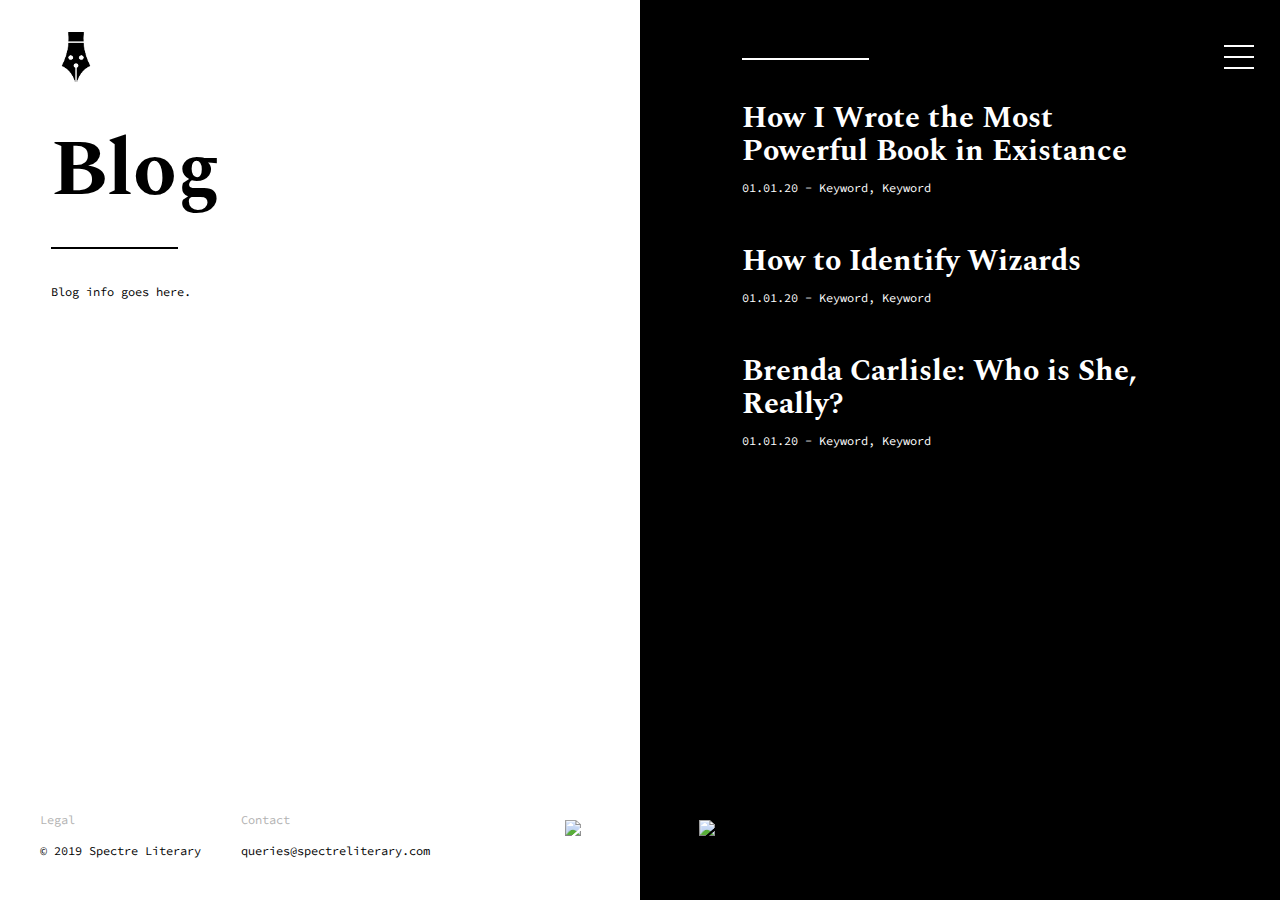
==== blog.html @ f4bc3775 "added blog list page" ====
<!DOCTYPE html>
<html lang="en" dir="ltr">
  <head>
    <meta charset="utf-8">
    <title>Spectre Literary</title>
    <script src="https://ajax.googleapis.com/ajax/libs/jquery/3.3.1/jquery.min.js"></script>
    <link rel="stylesheet" href="styles.css">
    <link href="https://fonts.googleapis.com/css?family=Source+Code+Pro|Spectral:400,700" rel="stylesheet">
    <meta name="viewport" content="width=device-width, initial-scale=1">


    <link rel="apple-touch-icon" sizes="57x57" href="images/apple-icon-57x57.png">
    <link rel="apple-touch-icon" sizes="60x60" href="images/apple-icon-60x60.png">
    <link rel="apple-touch-icon" sizes="72x72" href="images/apple-icon-72x72.png">
    <link rel="apple-touch-icon" sizes="76x76" href="images/apple-icon-76x76.png">
    <link rel="apple-touch-icon" sizes="114x114" href="images/apple-icon-114x114.png">
    <link rel="apple-touch-icon" sizes="120x120" href="images/apple-icon-120x120.png">
    <link rel="apple-touch-icon" sizes="144x144" href="images/apple-icon-144x144.png">
    <link rel="apple-touch-icon" sizes="152x152" href="images/apple-icon-152x152.png">
    <link rel="apple-touch-icon" sizes="180x180" href="images/apple-icon-180x180.png">
    <link rel="icon" type="image/png" sizes="192x192"  href="images/android-icon-192x192.png">
    <link rel="icon" type="image/png" sizes="32x32" href="images/favicon-32x32.png">
    <link rel="icon" type="image/png" sizes="96x96" href="images/favicon-96x96.png">
    <link rel="icon" type="image/png" sizes="16x16" href="images/favicon-16x16.png">
    <link rel="manifest" href="images/manifest.json">
    <meta name="msapplication-TileColor" content="#ffffff">
    <meta name="msapplication-TileImage" content="images/ms-icon-144x144.png">
    <meta name="theme-color" content="#ffffff">
  </head>
  <body>


<!-- Header -->

<div class="button_container" id="toggle">
  <span class="top"></span>
  <span class="middle"></span>
  <span class="bottom"></span>
</div>
  <div class="overlay" id="overlay">
    <nav class="overlay-menu">

      <ul>
        <li><hr/></li>
        <li><a href="index.html">Home</a></li>
        <li><a href="services.html">Services</a></li>
        <li><a href="contact.html">Contact</a></li>

      </ul>
    </nav>
  </div>


<!--left side-->

<div class="flex-container">

  <div id="wrapper">

    <div id="left">

      <div id="headerbox">

          <div class="logo"><a href="index.html"><img src="images/logo.png" height="50px"></a></div>
          <p><h1>Blog</h1></p><hr/>

          <div class="left-textbox">
            <p>Blog info goes here. </p>
          </div>

      </div>




    </div>

<!--right side-->


    <div id="services-right">


        <div class="blog-textbox">

            <hr/><br/><br/>

            <ul class="blog-list">



                <li>
                  <a href="#"><h2>How I Wrote the Most Powerful Book in Existance</h2>

                      <p><span>01.01.20 - Keyword, Keyword</span></p>

                          </a>

                </li>



                <li>
                  <a href="#"><h2>How to Identify Wizards</h2>

                      <p><span>01.01.20 - Keyword, Keyword</span></p>

                          </a>

                </li>


                <li>
                  <a href="#"><h2>Brenda Carlisle: Who is She, Really?</h2>

                      <p><span>01.01.20 - Keyword, Keyword</span></p>

                          </a>

                </li>



              </ul>




        </div>


    </div>

<!-- Footer -->

    <div id="footer">
      <ul>
          <li><h3>Legal</h3></li>
          <li><h4>&copy; 2019 Spectre Literary</h4></li>
      </ul>
      <ul>
          <li><h3>Contact</h3></li>
          <li><h4><a href="contact.html">queries@spectreliterary.com</a></h4></li>
      </ul>
      <div id="quotes">
        <div id="quote-black"><img src="images/quote-black.svg"/></div>
        <div id="quote-white"><img src="images/quote-white.svg"/></div>
      </div>
    </div>

<!--end of footer-->
  </div>
</div>

<script>

$(document).on('click', '.toggle', function(e) {
  $(this).toggleClass('div-underline')
});




$('#toggle').click(function() {
   $(this).toggleClass('active');
   $('#overlay').toggleClass('open');
 });



 </script>

  </body>
</html>
---- styles.css ----
body {
  margin: 0 0;
}

.flex-container {
  display: flex;
  flex-direction: column;
}

.wrapper {
  position: absolute;
    width: 100%;
    height: 100%;
}
.button {
  height: 40px;
  width: 120px;
  border: white 3px solid;
  color: #FFF;
  font-family: 'Source Code Pro', sans-serif;
  font-size: 12px;
  display:table-cell;
    vertical-align:middle;
    text-align:center;
    -webkit-transition: .5s;
    -moz-transition: .5s;
    -o-transition: .5s;
    transition: .5s;
}
.button:hover {
  background-color: #fff;
  color: #000;
}
.button p {
  display: block;
  margin: auto;
}
hr {
  display: block;
  float: left;
  overflow: hidden;
  border-width: 1.5px;
  width: 125px;
  color: #000;
  border-style: solid;
}

.button_container {
  position: absolute;
  top: 5%;
  right: 2%;
  height: 27px;
  width: 30px;
  cursor: pointer;
  z-index: 101;
  -webkit-transition: opacity .25s ease;
  -moz-transition: opacity .25s ease;
  -o-transition: opacity .25s ease;
  transition: opacity .25s ease;
}
.button_container:hover {
  opacity: .7;
}
.button_container.active {
  position: fixed;
}
.button_container.active .top {
  transform: translateY(11px) translateX(0) rotate(45deg);
  background: #FFF;

}
.button_container.active .middle {
  opacity: 0;
  background: #FFF;
}
.button_container.active .bottom {
  transform: translateY(-11px) translateX(0) rotate(-45deg);
  background: #FFF;
}
.button_container span {
  background: #FFF;
  border: none;
  height: 2px;
  width: 100%;
  position: absolute;
  top: 0;
  left: 0;
  transition: all .35s ease;
  -webkit-transition: all .35s ease;
  -moz-transition: all .35s ease;
  -o-transition: all .35s ease;
  cursor: pointer;
}
.button_container span:nth-of-type(2) {
  top: 11px;
}
.button_container span:nth-of-type(3) {
  top: 22px;
}

.overlay {
  position: fixed;
  background: #000;
  top: 0;
  left: 0;
  width: 100%;
  height: 0%;
  opacity: 0;
  visibility: hidden;
  transition: opacity .35s, visibility .35s;
  -webkit-transition: opacity .35s, visibility .35s;
  -moz-transition: opacity .35s, visibility .35s;
  -o-transition: opacity .35s, visibility .35s;
  overflow: hidden;
}
.overlay.open {
  opacity: 1;
  visibility: visible;
  height: 100%;
  z-index: 100;
}
.overlay.open li {
  animation: fadeInRight .5s ease forwards;
  animation-delay: .35s;
}
.overlay.open li:nth-of-type(2) {
  animation-delay: .4s;
}
.overlay.open li:nth-of-type(3) {
  animation-delay: .45s;
}
.overlay.open li:nth-of-type(4) {
  animation-delay: .50s;
}
.overlay nav {
  position: relative;
  height: 500px;
  min-height: 500px;
  margin-top: 20%;
  font-size: 50px;
  font-family: 'Spectral', serif;
  font-weight:700;
  text-align: center;
}
.overlay hr {
  color: #fff;
}
.overlay ul {
  list-style: none;
  padding: 0;
  margin: 0 auto;
  display: inline-block;
  position: relative;
  height: 100%;
  text-align: left;
}
.overlay ul li {
  display: block;
  height: 25%;
  height: calc(100% / 4);
  min-height: 50px;
  position: relative;
  margin: -65px auto;
  opacity: 0;
}
.overlay ul li a {
  display: block;
  position: relative;
  color: #FFF;
  border-width: 1.5px;
  text-decoration: none;
  overflow: hidden;
}
.overlay ul li a:hover:after, .overlay ul li a:focus:after, .overlay ul li a:active:after {
  width: 100%;
}
.overlay ul li a:after {
  content: '';
  position: absolute;
  bottom: 0;
  left: 50%;
  width: 0%;
  transform: translateX(-50%);
  height: 3px;
  background: #FFF;
  transition: .35s;;
  -webkit-transition: .35s;
  -moz-transition: .35s;
  -o-transition: .35s;
}

@keyframes fadeInRight {
  0% {
    opacity: 0;
    left: 20%;
  }
  100% {
    opacity: 1;
    left: 0;
  }
}



#left {

  width: 50%;
  height: 100vh;
  background-color: #FFF;

  float: left;
}
#right {
  width: 50%;
  height: 100vh;
  background-color: #000;
  align-items: center;
  overflow:scroll;
}

#services-right {
  float: right;
  width: 50%;
  height: 100vh;
  position: static;
  background-color: #000;
  align-items: center;
  overflow:scroll;
  z-index: 50;
}
.textbox {
  position: absolute;
  z-index: 45;
  flex-basis: 500px;
  max-width: 300px;
  margin-right: 15%;
  margin-left: 10%;
  margin-top: 5%;
  -webkit-animation: fadeinDown 1.5s; /* Safari, Chrome and Opera > 12.1 */
      -moz-animation: fadeinDown 1.5s; /* Firefox < 16 */
       -ms-animation: fadeinDown 1.5s; /* Internet Explorer */
        -o-animation: fadeinDown 1.5s; /* Opera < 12.1 */
           animation: fadeinDown 1.5s;

}

.services-textbox {
  position: relative;
  margin-top: 50px;
  margin-bottom: 100px;
  height: auto;
  flex-basis: 400px;
  max-width: 400px;
  margin-right: 15%;
  margin-left: 16%;
  -webkit-animation: fadeinDown 1.5s; /* Safari, Chrome and Opera > 12.1 */
      -moz-animation: fadeinDown 1.5s; /* Firefox < 16 */
       -ms-animation: fadeinDown 1.5s; /* Internet Explorer */
        -o-animation: fadeinDown 1.5s; /* Opera < 12.1 */
           animation: fadeinDown 1.5s;
           z-index: 45;
}
.blog-textbox {
  position: relative;
  margin-top: 50px;
  margin-bottom: 100px;
  height: auto;
  flex-basis: 400px;
  max-width: 400px;
  margin-right: 15%;
  margin-left: 16%;
  -webkit-animation: fadeinDown 1.5s; /* Safari, Chrome and Opera > 12.1 */
      -moz-animation: fadeinDown 1.5s; /* Firefox < 16 */
       -ms-animation: fadeinDown 1.5s; /* Internet Explorer */
        -o-animation: fadeinDown 1.5s; /* Opera < 12.1 */
           animation: fadeinDown 1.5s;
           z-index: 45;
}

.services-textbox h2 {
  margin: 0;
}
.blog-textbox h2 {
  margin: 0;
}


span .bullet {
  display: list-item;
  list-style-type:disc;


}

.left-textbox {
  margin-top: 70px;
  width: 500px;
  max-width: 300px;
  margin-right: 15%;
  -webkit-animation: fadeinDown 1.5s; /* Safari, Chrome and Opera > 12.1 */
      -moz-animation: fadeinDown 1.5s; /* Firefox < 16 */
       -ms-animation: fadeinDown 1.5s; /* Internet Explorer */
        -o-animation: fadeinDown 1.5s; /* Opera < 12.1 */
           animation: fadeinDown 1.5s;

}
.contact-textbox {
  position: absolute;
  z-index: 45;
  flex-basis: 500px;
  max-width: 500px;
  margin-top: 0;
  margin-right: 10%;
  margin-left: 10%;
  margin-top: 5%;
  -webkit-animation: fadeinDown 1.5s; /* Safari, Chrome and Opera > 12.1 */
      -moz-animation: fadeinDown 1.5s; /* Firefox < 16 */
       -ms-animation: fadeinDown 1.5s; /* Internet Explorer */
        -o-animation: fadeinDown 1.5s; /* Opera < 12.1 */
           animation: fadeinDown 1.5s;

}

h2 {
  font-family: 'Spectral', serif;
  font-size:30px;
  color: #fff;
  line-height: 1.1;
}


h1 {
  font-family: 'Spectral', serif;
  font-size:80px;
  font-weight: 700;
  color: #000;
  line-height: 1.1;
}

p {
  font-family: 'Source Code Pro', sans-serif;
  font-size: 12px;
  color: #fff;
  display: block;
}


#left hr {
    margin-top: -20px;
}

#right hr {
  color: #FFF;
}

#services-right hr {
  color: #FFF;
}


#headerbox {
  margin-top: 5%;
  margin-left: 8%;
  -webkit-animation: fadeinDown 1.5s; /* Safari, Chrome and Opera > 12.1 */
      -moz-animation: fadeinDown 1.5s; /* Firefox < 16 */
       -ms-animation: fadeinDown 1.5s; /* Internet Explorer */
        -o-animation: fadeinDown 1.5s; /* Opera < 12.1 */
           animation: fadeinDown 1.5s;


}

#headerbox p {
  color: black;
}

.photo-1 {
  width: 30%;
  min-width: 200px;
  height: auto;
  float: left;
  position: absolute;
  bottom: 0;
  overflow: hidden;
  margin-bottom: -5px;
  z-index: 1;
}

.photo-2 {
  min-width: 200px;
  max-height: 400px;
  height: auto;
  position:absolute;
  right: 0;
  overflow:hidden;
  z-index: 1;
}

.logo {
  height: 50px;
  width: 50px;
  margin-bottom: -10px;
}

#footer {
   position:absolute;
   bottom:0;
   width:100%;
   height: 100px;
   z-index: 40;
}

#footer ul {
  list-style: none;
  font-family: 'Source Code Pro', sans-serif;
  margin: 0 0;
  display: inline;
  height: 50px;
  float: left;
}

#footer ul li a {
  text-decoration: none;
  color: #000;
  -webkit-transition: .5s;
  transition: .5s;;
  -webkit-transition: .5s;
  -moz-transition: .5s;
  -o-transition: .5s;
}

#footer ul li a:hover {
  color: #B2b2b2;

}
#quotes {
  margin: 0 auto;
  margin-top: 20px;
  width: 150px;
  height: 40px;
  bottom: 0;

}
#quote-white{
  display: inline-block;
  float: right;
}

#quote-black {
  display: inline-block;

}
h3 {
  font-size: 12px;
  color: #B2B2B2;
  font-weight: normal;
}

h4 {
  font-size: 12px;
  color: #000;
  font-weight: normal;
}


@keyframes fadeinDown {
  0% {
     opacity: 0;
     transform: translateY(-20px);
  }
  100% {
     opacity: 1;
     transform: translateY(0);
  }
}

/* Firefox < 16 */
@-moz-keyframes fadeinDown {
  0% {
   opacity: 0;
   transform: translateY(-20px);
}
100% {
   opacity: 1;
   transform: translateY(0);
}
}

/* Safari, Chrome and Opera > 12.1 */
@-webkit-keyframes fadeinDown {
  0% {
   opacity: 0;
   transform: translateY(-20px);
}
100% {
   opacity: 1;
   transform: translateY(0);
}
}

/* Internet Explorer */
@-ms-keyframes fadeinDown {
  0% {
   opacity: 0;
   transform: translateY(-20px);
}
100% {
   opacity: 1;
   transform: translateY(0);
}
}

/* Opera < 12.1 */
@-o-keyframes fadeinDown {
  0% {
   opacity: 0;
   transform: translateY(-20px);
}
100% {
   opacity: 1;
   transform: translateY(0);
}
}

/* EMAIL FORM */

/* Style inputs with type="text", select elements and textareas */
input[type=text], select, textarea {
  width: 100%; /* Full width */
  padding: 8px 10px; /* Some padding */
  border: 1.5px solid #FFF; /* Gray border */
  box-sizing: border-box; /* Make sure that padding and width stays in place */
  margin-top: -1.5px; /* Add a top margin */
  margin-bottom: -1.5px; /* Bottom margin */
  overflow: scroll;
  resize: none; /* Allow the user to vertically resize the textarea (not horizontally) */

}

input {
  background-color: black;
  font-family: 'Source Code Pro', Serif;
  color: white;
}

textarea {
  font-family: 'Source Code Pro', Serif;
}

#subject {
  background-color: #000;
  color: white;
}

/* Style the submit button with a specific background color etc */
input[type=submit] {
  border: 1.5px solid white;
  padding: 12px 20px;
  cursor: pointer;
  margin-top: 10px;
  color: #fff;
  font-size: 15px;
  -webkit-transition: .5s;
  -moz-transition: .5s;
  -o-transition: .5s;
  transition: .5s;
}

/* When moving the mouse over the submit button, add a darker green color */
input[type=submit]:hover {
  background-color: #FFF;
  color: #000;
}

/* Add a background color and some padding around the form */
.email-form {


}

/* ACCORDION LIST */


a {
  text-decoration: none;
  color: inherit;
}

.description {
  margin: 1em auto 2.25em;
}

.services-textbox ul  {
  list-style: none;
  padding: 0;
}
.blog-textbox ul  {
  list-style: none;
  padding-left: 0;
}
ul .inner {
  padding-left: 15%;
  overflow: hidden;
  display: none;
}
ul .inner.show {
  /*display: block;*/
}

.inner span {
  font-size: 15px;
  font-weight: bold;
}

.inner a {
  text-decoration: underline;
}
.services-textbox ul li {
  margin: 0.5em 0;
  color: white;
}
.blog-textbox ul li {
  margin: 0.5em 0 50px 0;
  color: white;
}
ul li a.toggle {
  width: 100%;
  display: block;
  background: rgba(0, 0, 0, 0.78);
  color: #FFF;
  padding: 0.75em;
  border-radius: 0.15em;
  transition: background 0.3s ease;
  -webkit-transition: background 0.3s ease;
  -moz-transition: background 0.3s ease;
  -o-transition: background 0.3s ease;

}
ul li a.toggle:hover {
  background: rgba(0, 0, 0, 0.9);

}

.toggle {
  text-decoration: none;
 }
/* ACCORDIAN LIST UNDERLINES

.div-underline {
  text-decoration: underline;

}
*/

/* MEDIA QUERIES START HERE */

@media screen and (max-width: 1200px) {


  #footer h4 {
    font-size: 10px;
  }
}
@media screen and (max-width: 1000px) {

#quotes {
  display: none;
}
}
@media screen and (max-width: 800px) {
  #quotes {
    display: inline-block;
    margin: 0 0;
    margin-top: 40px;
    margin-right: 3%;
    float: right;
    width: 0px;
    height: 0px;
  }

#quote-white {
  display: none;
}

#quote-black {
  display: block;
  float: right;
  margin: 0 0;
  margin-right: 5px;
}

.button_container {
  top: 2%;
  right: 5%;
}

.button_container span {
    background: black;
    color: black;

  }

#container {
    display: block;
  }

.wrapper {
    position: absolute;
    display: flex;
    flex-direction: row;
  }

#left {

    width: 100vw;
    max-height: 500px;

  }

#right {

    width: 100vw;
    max-height: 700px;

  }

  #services-right {
      display: flex;
      width: 100vw;
      height: auto;

    }
.services-textbox {
  margin-left: 8%;
  margin-bottom: 30px;
  z-index: 45;
}
.blog-textbox {
  margin-left: 8%;
  margin-bottom: 30px;
  z-index: 45;
}
p {
  font-size: 14px;
}

html {
    position: relative;
    min-height: 100%;
}
body {
    margin: 0 0 100px; /* bottom = footer height */
}
#footer {
    position: absolute;
    left: 0;
    bottom: 0;
    height: 100px;
    width: 100%;
    z-index: 30;
}

#footer ul {
  margin-top: 15px;
}

.photo-1 {
  margin-bottom: 95px;
  right: 0;
  position: absolute;
  bottom: 0;
}

.textbox {
  position: absolute;
  margin-left: 8%;
  z-index: 45;
}


@media screen and (max-width: 600px) {

#right {
  height: 520px;
}

h1 {
  font-size: 70px;
}

.textbox {

  z-index: 45;
}

h3, h4{
  font-size: 9px;
}

p {
  font-size: 12px;
}

#footer ul {
  margin-top: 25px;
}
.contact-textbox {
  margin-left: 8%;
  z-index: 45;
}
#quotes {
  display: none;
}
}
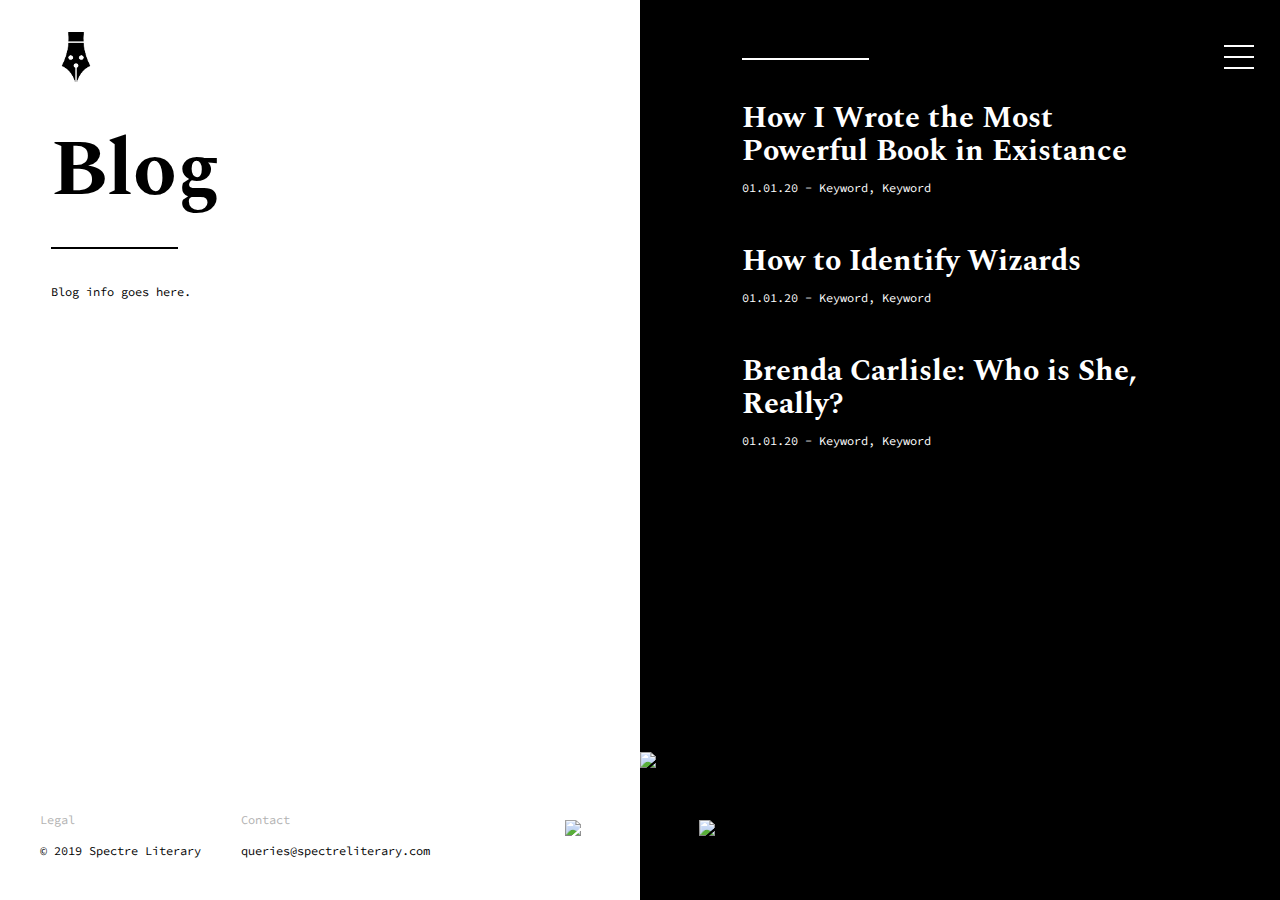
==== commit ee4a6ccb: "added blog to menu" ====
--- a/blog.html
+++ b/blog.html
@@ -44,6 +44,7 @@
         <li><hr/></li>
         <li><a href="index.html">Home</a></li>
         <li><a href="services.html">Services</a></li>
+        <li><a href="blog.html">Blog</a></li>
         <li><a href="contact.html">Contact</a></li>
 
       </ul>
@@ -129,7 +130,9 @@
 
         </div>
 
-
+        <div class="photo-3">
+              <img src="images/blog-image.png" alt="abstract grayscale photo" />
+        </div>
     </div>
 
 <!-- Footer -->
--- a/styles.css
+++ b/styles.css
@@ -1,5 +1,6 @@
 body {
-  margin: 0 0;
+  margin: 0;
+  padding: 0;
 }
 
 .flex-container {
@@ -131,6 +132,9 @@
 }
 .overlay.open li:nth-of-type(4) {
   animation-delay: .50s;
+}
+.overlay.open li:nth-of-type(5) {
+  animation-delay: .55s;
 }
 .overlay nav {
   position: relative;
@@ -396,6 +400,19 @@
   z-index: 1;
 }
 
+.photo-3 {
+  width: 20%;
+  min-width: 200px;
+  height: auto;
+  max-height: 300px;
+  float: left;
+  position: absolute;
+  bottom: 15%;
+  overflow: hidden;
+  margin-bottom: -5px;
+  z-index: 1;
+}
+
 .logo {
   height: 50px;
   width: 50px;
@@ -622,7 +639,16 @@
 .blog-textbox ul li {
   margin: 0.5em 0 50px 0;
   color: white;
-}
+  transition: background 0.3s ease;
+  -webkit-transition: background 0.3s ease;
+  -moz-transition: background 0.3s ease;
+  -o-transition: background 0.3s ease;
+
+}
+.blog-textbox ul li h2:hover {
+  text-decoration: underline;
+}
+
 ul li a.toggle {
   width: 100%;
   display: block;
